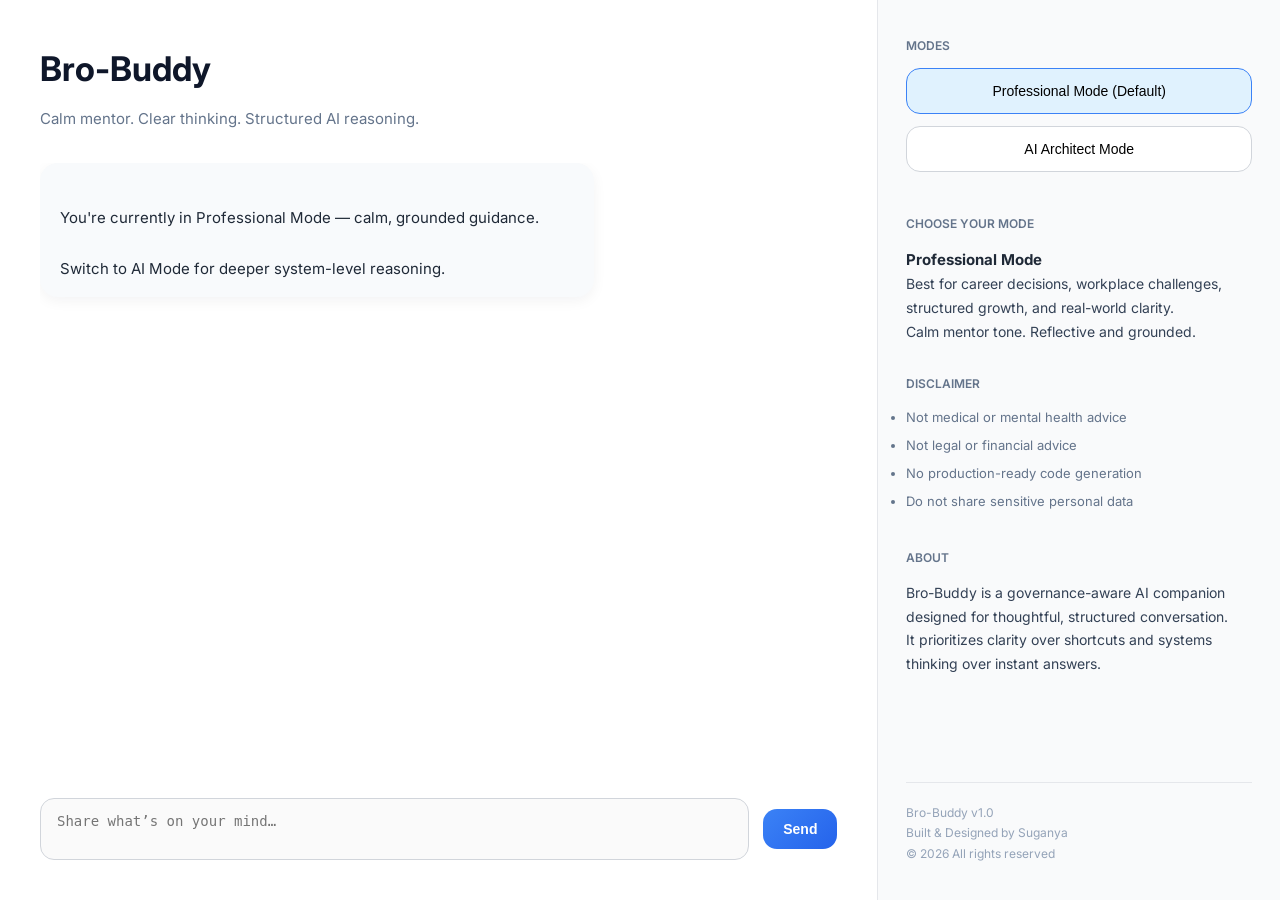
==== index.html @ df64f442 "Add files via upload" ====
<!DOCTYPE html>
<html lang="en">

<head>
    <meta charset="UTF-8">
    <meta name="viewport" content="width=device-width, initial-scale=1.0">
    <title>Bro-Buddy</title>
    <link rel="stylesheet" href="style.css">
</head>

<body>

<div class="app-container">

    <!-- LEFT PANEL -->
    <main class="chat-section">

        <header class="chat-header">
            <h1>Bro-Buddy</h1>
            <p class="tagline">
                Calm mentor. Clear thinking. Structured AI reasoning.
            </p>
        </header>

        <section id="chat-window" class="chat-window">
            <div class="message bot-message">
                You're currently in Professional Mode — calm, grounded guidance.

                Switch to AI Mode for deeper system-level reasoning.
            </div>
        </section>

        <footer class="chat-input">
            <textarea
                id="user-input"
                placeholder="Share what’s on your mind…"
                rows="2"
            ></textarea>
            <button id="send-btn">Send</button>
        </footer>

    </main>

    <!-- RIGHT PANEL -->
    <aside class="side-panel">

        <section class="modes">
            <h2>Modes</h2>

            <button class="mode-btn active" data-mode="professional">
                Professional Mode (Default)
            </button>

            <button class="mode-btn" data-mode="ai">
                AI Architect Mode
            </button>
        </section>

        <section class="mode-description">
            <h2>Choose Your Mode</h2>

            <div id="mode-info-professional" class="mode-info">
                <strong>Professional Mode</strong>
                <p>
                    Best for career decisions, workplace challenges,
                    structured growth, and real-world clarity.
                </p>
                <p>
                    Calm mentor tone. Reflective and grounded.
                </p>
            </div>

            <div id="mode-info-ai" class="mode-info" style="display:none;">
                <strong>AI Architect Mode</strong>
                <p>
                    Best for AI systems, RAG design, evaluation metrics,
                    model architecture, and governance.
                </p>
                <p>
                    Systems-focused. Structured. No emotional mentoring tone.
                </p>
            </div>
        </section>

        <section class="disclaimer">
            <h2>Disclaimer</h2>
            <ul>
                <li>Not medical or mental health advice</li>
                <li>Not legal or financial advice</li>
                <li>No production-ready code generation</li>
                <li>Do not share sensitive personal data</li>
            </ul>
        </section>

        <section class="about">
            <h2>About</h2>
            <p>
                Bro-Buddy is a governance-aware AI companion designed
                for thoughtful, structured conversation.
            </p>
            <p>
                It prioritizes clarity over shortcuts and systems thinking
                over instant answers.
            </p>
        </section>

        <footer class="app-footer">
            <p>Bro-Buddy v1.0</p>
            <p>Built & Designed by Suganya</p>
            <p>© 2026 All rights reserved</p>
        </footer>

    </aside>

</div>

<script>

    const API_URL = "https://stpamnah50.execute-api.us-east-1.amazonaws.com/dev/chat";

    let selectedMode = "professional";

    const modeButtons = document.querySelectorAll(".mode-btn");
    const sendBtn = document.getElementById("send-btn");
    const inputBox = document.getElementById("user-input");
    const chatWindow = document.getElementById("chat-window");

    const professionalInfo = document.getElementById("mode-info-professional");
    const aiInfo = document.getElementById("mode-info-ai");


    // --------------------------------------------------
    // SESSION ID FOR MEMORY SUPPORT
    // --------------------------------------------------

    let sessionId = localStorage.getItem("brobuddy_session");

    if (!sessionId) {
        sessionId = crypto.randomUUID();
        localStorage.setItem("brobuddy_session", sessionId);
    }

    console.log("Bro-Buddy Session:", sessionId);


    function addMessage(content, className) {
        const msg = document.createElement("div");
        msg.className = "message " + className;
        msg.textContent = content;
        chatWindow.appendChild(msg);
        chatWindow.scrollTop = chatWindow.scrollHeight;
    }

    // Mode switching
    modeButtons.forEach(btn => {
        btn.addEventListener("click", () => {

            modeButtons.forEach(b => b.classList.remove("active"));
            btn.classList.add("active");

            selectedMode = btn.dataset.mode;

            if (selectedMode === "professional") {
                professionalInfo.style.display = "block";
                aiInfo.style.display = "none";
                addMessage("Switched to Professional Mode.", "bot-message");
            } else {
                professionalInfo.style.display = "none";
                aiInfo.style.display = "block";
                addMessage("Switched to AI Architect Mode.", "bot-message");
            }
        });
    });

    async function sendMessage() {
        const text = inputBox.value.trim();
        if (!text) return;

        addMessage(text, "user-message");
        inputBox.value = "";
        sendBtn.disabled = true;

        addMessage("Thinking…", "bot-message");

        try {
            const response = await fetch(API_URL, {
                method: "POST",
                headers: { "Content-Type": "application/json" },
                body: JSON.stringify({
                    query: text,
                    mode: selectedMode,
                    session_id: sessionId
                })
            });

            const data = await response.json();
            chatWindow.removeChild(chatWindow.lastChild);

            if (data.status === "error") {
                addMessage(data.message, "bot-message");
            } else {
                const answer = data.answer || "Unexpected response from server.";
                addMessage(answer, "bot-message");
            }

        } catch (err) {
            chatWindow.removeChild(chatWindow.lastChild);
            addMessage("Backend error. Please try again later.", "bot-message");
        } finally {
            sendBtn.disabled = false;
        }
    }

    sendBtn.addEventListener("click", sendMessage);

    inputBox.addEventListener("keydown", (e) => {
        if (e.key === "Enter" && !e.shiftKey) {
            e.preventDefault();
            sendMessage();
        }
    });

</script>

</body>
</html>
---- style.css ----
@import url('https://fonts.googleapis.com/css2?family=Inter:wght@400;500;600;700&display=swap');

* {
    box-sizing: border-box;
    margin: 0;
    padding: 0;
}

body {
    font-family: "Inter", -apple-system, BlinkMacSystemFont,
                 "Segoe UI", Roboto, Helvetica, Arial, sans-serif;
    background-color: #f4f7fb;
    color: #1f2937;
    line-height: 1.7;
    font-size: 15px;
}

.app-container {
    display: flex;
    height: 100vh;
}

/* LEFT PANEL */
.chat-section {
    flex: 3;
    display: flex;
    flex-direction: column;
    padding: 40px;
    background: #ffffff;
}

.chat-header h1 {
    font-size: 34px;
    font-weight: 700;
    margin-bottom: 8px;
    color: #0f172a;
}

.tagline {
    font-size: 15px;
    color: #64748b;
    margin-bottom: 32px;
}

.chat-window {
    flex: 1;
    overflow-y: auto;
    margin-bottom: 24px;
    padding-right: 6px;
}

.message {
    max-width: 70%;
    padding: 16px 20px;
    border-radius: 18px;
    margin-bottom: 18px;
    font-size: 15px;
    line-height: 1.7;
    white-space: pre-line;
    box-shadow: 0 4px 14px rgba(15, 23, 42, 0.05);
}

.user-message {
    background: linear-gradient(135deg, #dbeafe, #e0f2fe);
    align-self: flex-end;
}

.bot-message {
    background: #f8fafc;
    align-self: flex-start;
}

.chat-input {
    display: flex;
    gap: 14px;
    align-items: center;
}

.chat-input textarea {
    flex: 1;
    padding: 14px 16px;
    border-radius: 14px;
    border: 1px solid #d1d5db;
    font-size: 14px;
    resize: none;
    background-color: #fafafa;
}

.chat-input textarea:focus {
    outline: none;
    border-color: #3b82f6;
    box-shadow: 0 0 0 3px rgba(59, 130, 246, 0.15);
    background-color: #ffffff;
}

.chat-input button {
    padding: 12px 20px;
    border-radius: 14px;
    border: none;
    background: linear-gradient(135deg, #3b82f6, #2563eb);
    color: white;
    font-size: 14px;
    font-weight: 600;
    cursor: pointer;
}

.side-panel {
    flex: 1.3;
    background-color: #f9fafb;
    padding: 36px 28px;
    border-left: 1px solid #e5e7eb;
    display: flex;
    flex-direction: column;
}

.side-panel section {
    margin-bottom: 30px;
}

.side-panel h2 {
    font-size: 12px;
    font-weight: 600;
    text-transform: uppercase;
    margin-bottom: 12px;
    color: #64748b;
}

.mode-btn {
    width: 100%;
    padding: 14px;
    margin-bottom: 12px;
    border-radius: 14px;
    border: 1px solid #d1d5db;
    background: #ffffff;
    font-size: 14px;
    cursor: pointer;
}

.mode-btn.active {
    border-color: #3b82f6;
    background-color: #e0f2fe;
}

.about p,
.mode-description p {
    font-size: 14px;
    color: #334155;
    line-height: 1.7;
}

.disclaimer li {
    font-size: 13px;
    color: #64748b;
    margin-bottom: 6px;
}

.app-footer {
    margin-top: auto;
    padding-top: 20px;
    border-top: 1px solid #e5e7eb;
    font-size: 12px;
    color: #94a3b8;
}
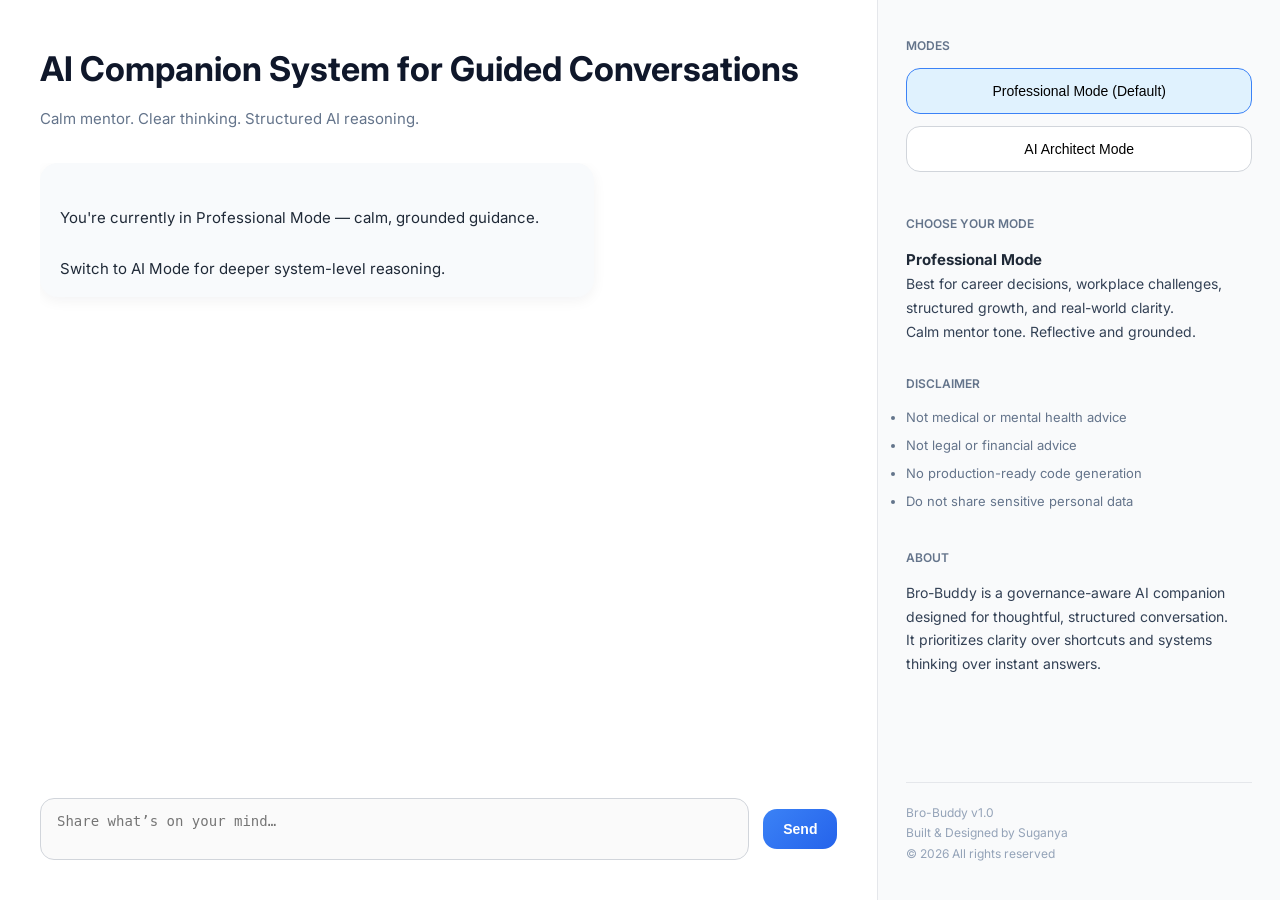
==== commit a625159a: "Update index.html" ====
--- a/index.html
+++ b/index.html
@@ -4,7 +4,7 @@
 <head>
     <meta charset="UTF-8">
     <meta name="viewport" content="width=device-width, initial-scale=1.0">
-    <title>Bro-Buddy</title>
+    <title>AI Companion System for Guided Conversations</title>
     <link rel="stylesheet" href="style.css">
 </head>
 
@@ -16,7 +16,7 @@
     <main class="chat-section">
 
         <header class="chat-header">
-            <h1>Bro-Buddy</h1>
+            <h1>AI Companion System for Guided Conversations</h1>
             <p class="tagline">
                 Calm mentor. Clear thinking. Structured AI reasoning.
             </p>
@@ -223,4 +223,4 @@
 </script>
 
 </body>
-</html>+</html>
